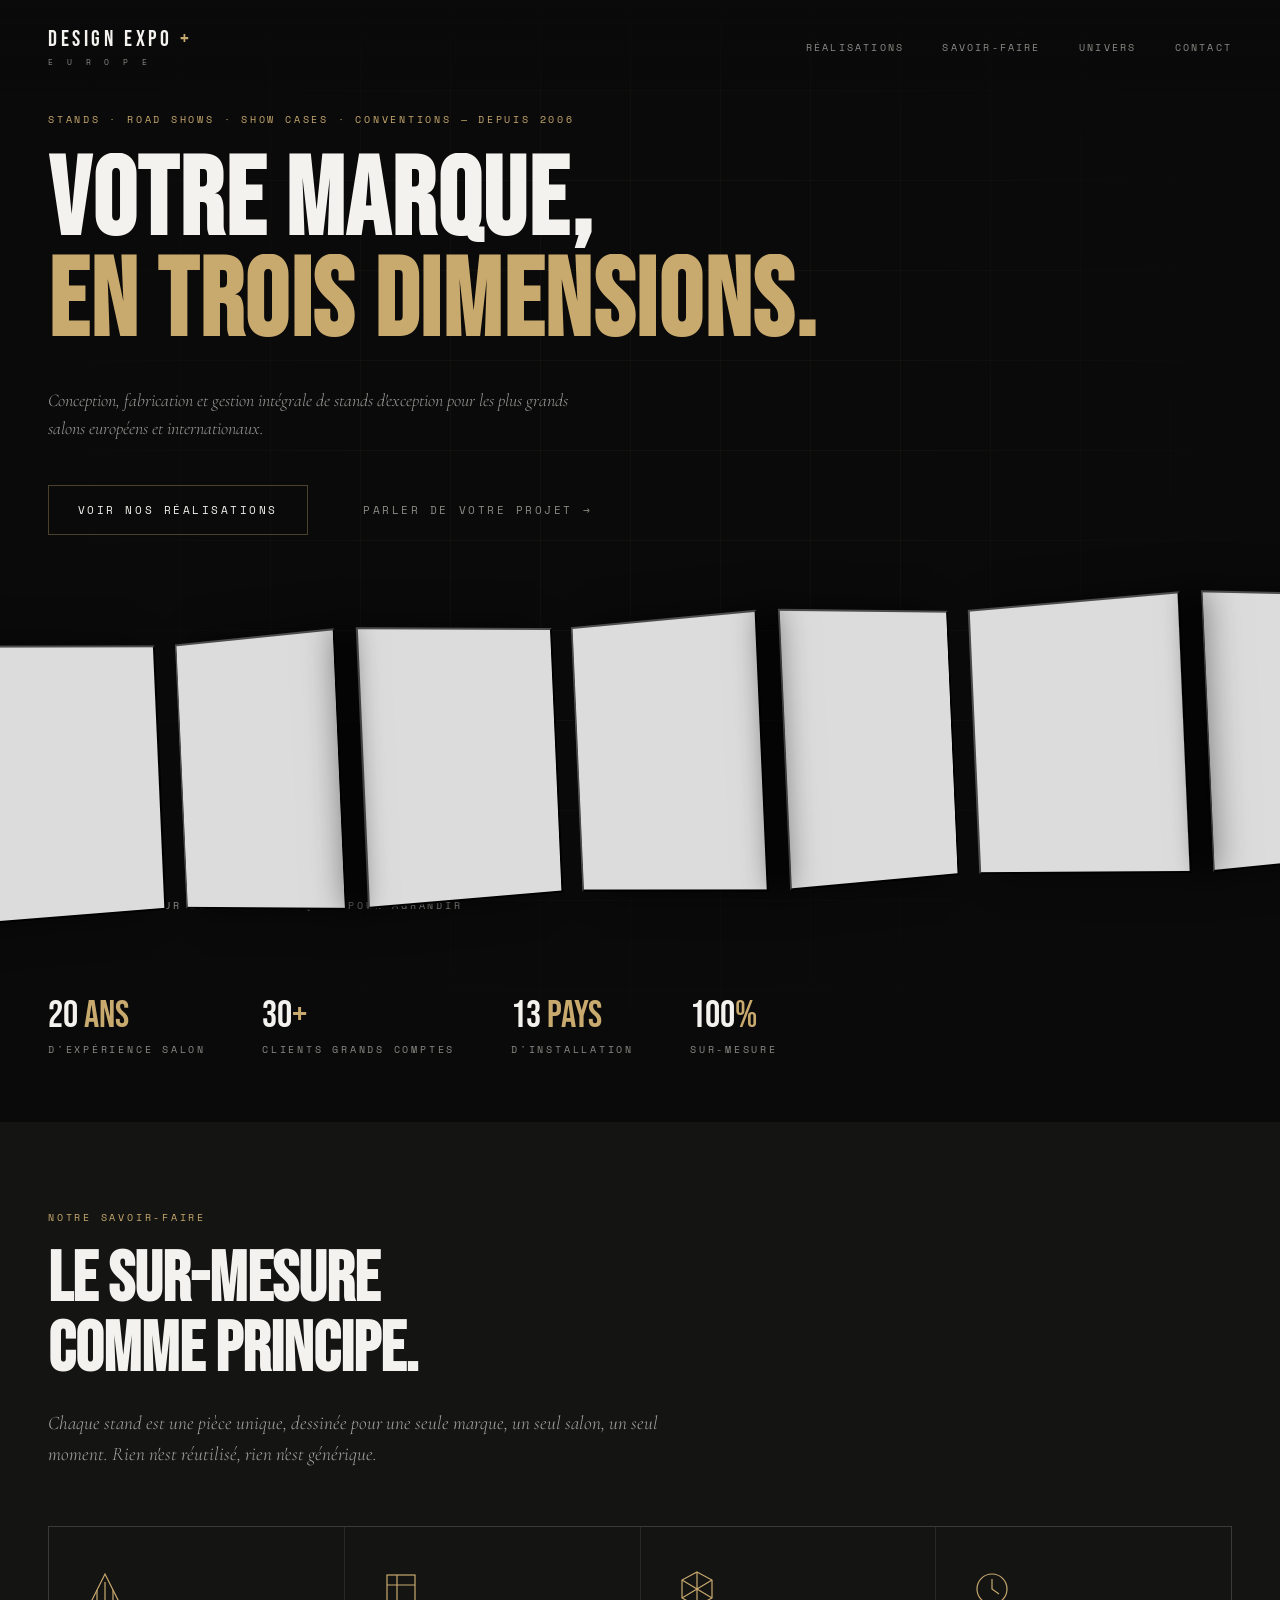
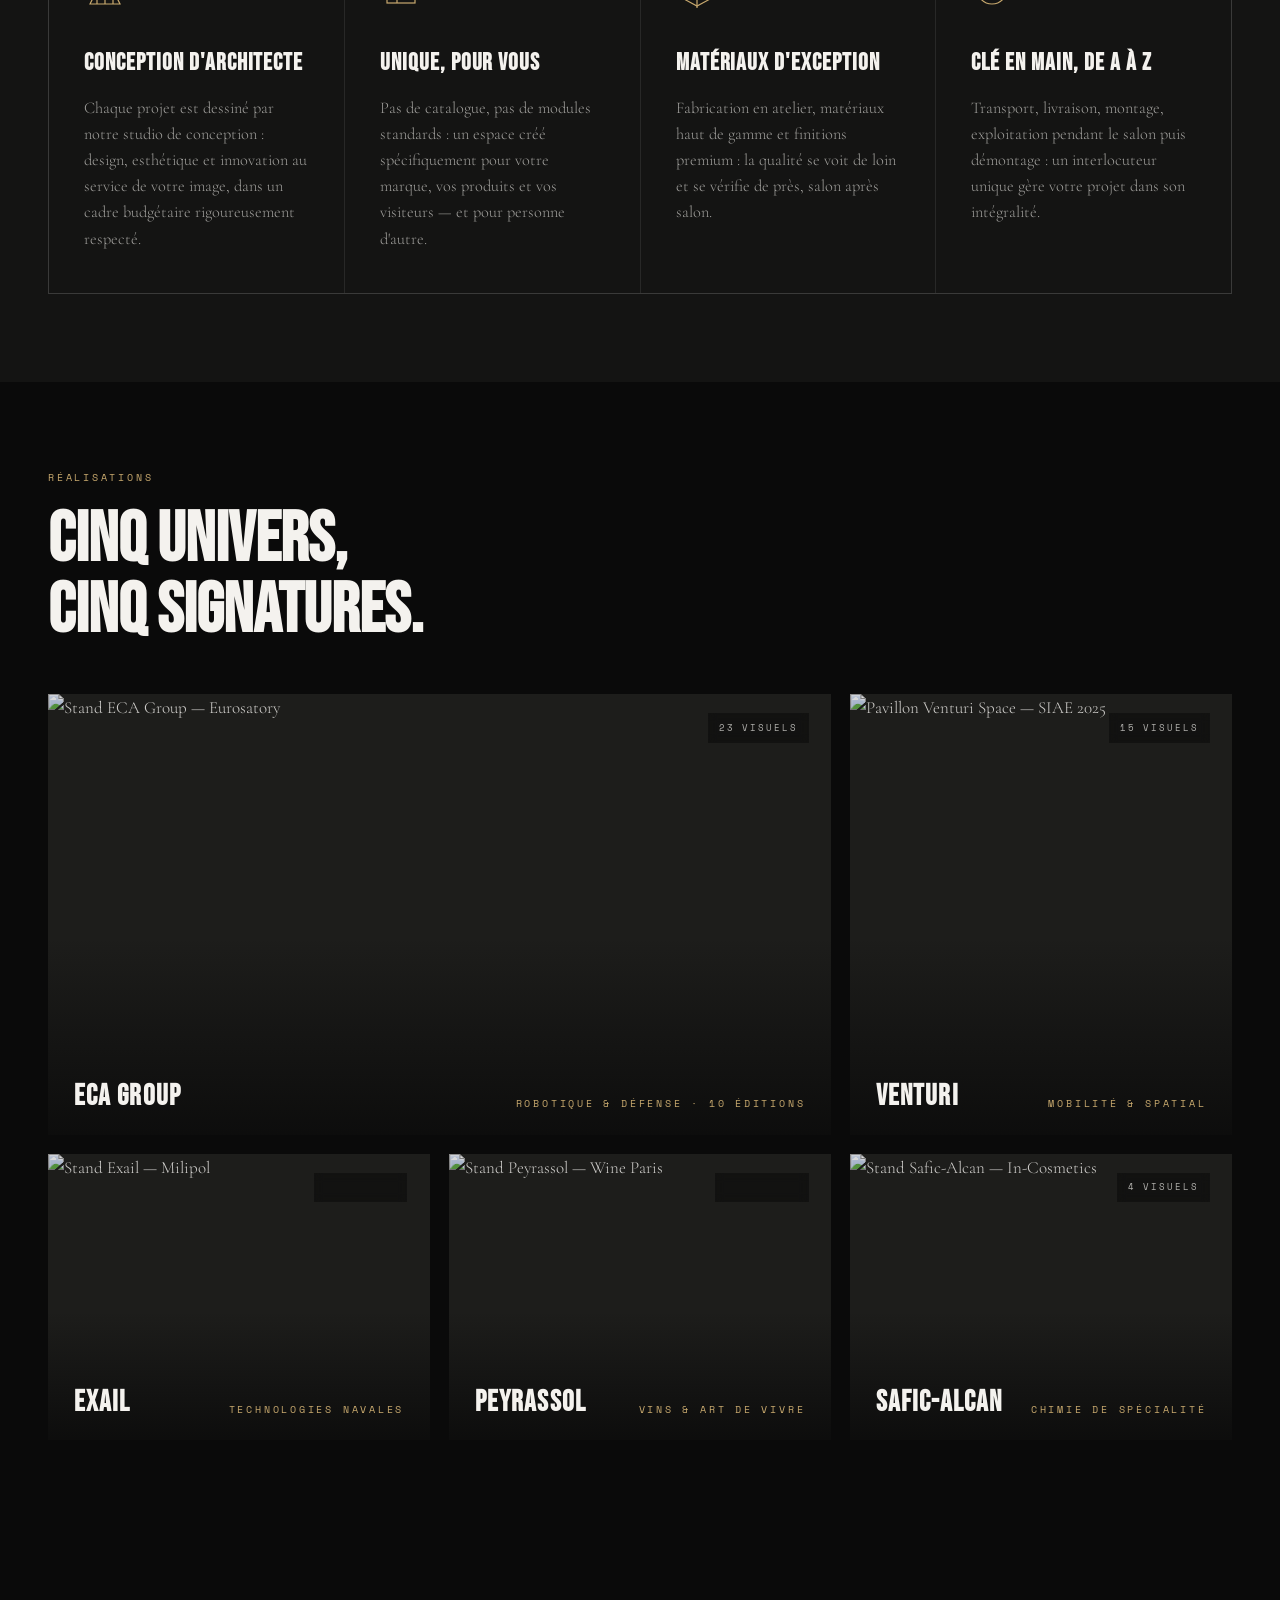
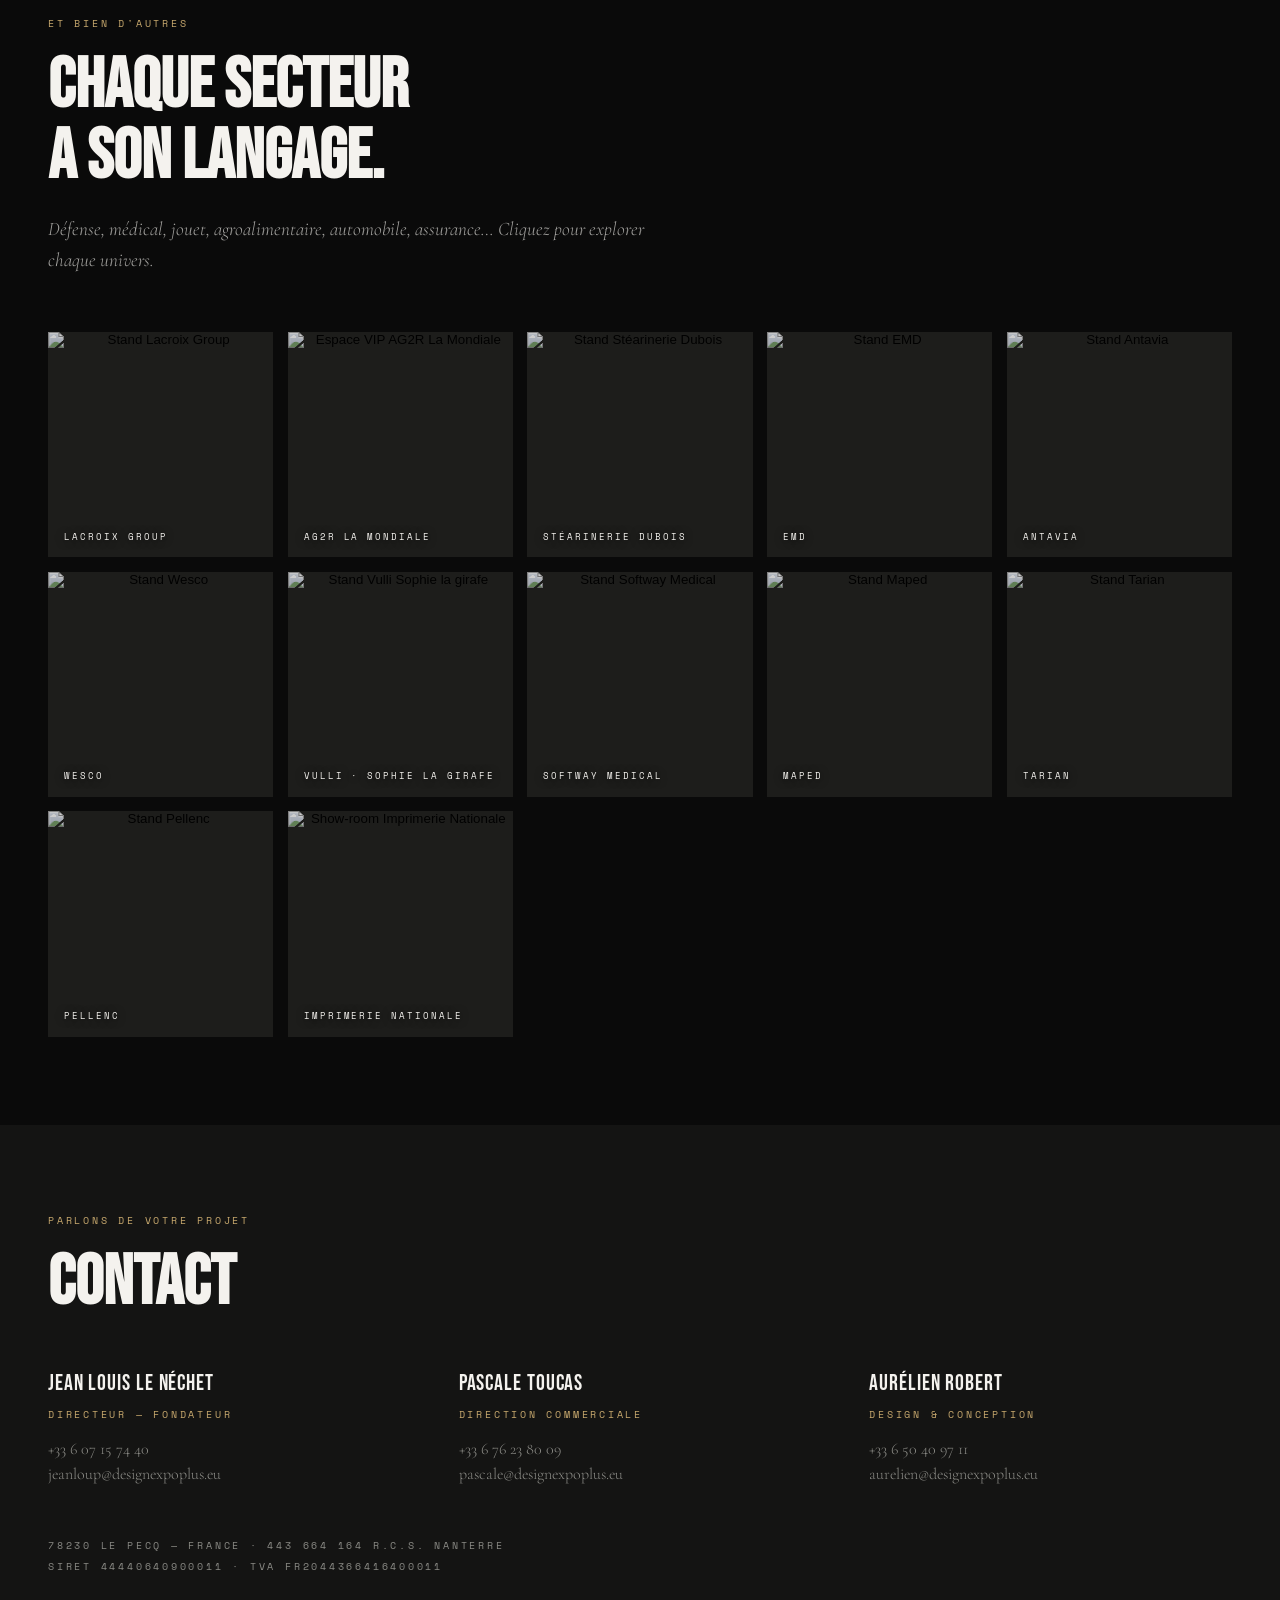
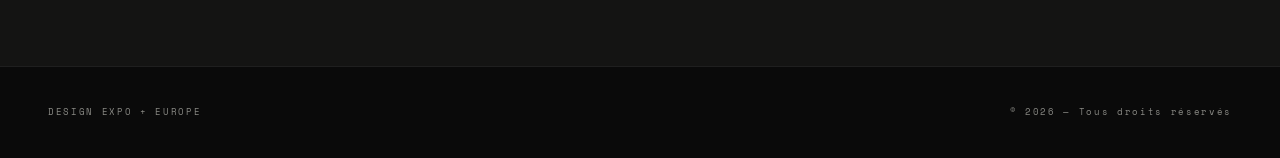
==== index.html @ 0ba17385 "Add files via upload" ====
<!DOCTYPE html>
<html lang="fr">
<head>
<meta charset="UTF-8">
<meta name="viewport" content="width=device-width, initial-scale=1.0">
<title>Design Expo+ Europe — Stands d'exception sur-mesure</title>
<link rel="preconnect" href="https://fonts.googleapis.com">
<link href="https://fonts.googleapis.com/css2?family=Bebas+Neue&family=Cormorant+Garamond:ital,wght@0,300;0,400;1,300&family=Space+Mono:wght@400;700&display=swap" rel="stylesheet">
<link rel="stylesheet" href="assets/style.css">
</head>
<body>

<nav>
  <a class="nav-logo" href="index.html">DESIGN EXPO <span>+</span><small>E U R O P E</small></a>
  <ul class="nav-links">
    <li><a href="#realisations">Réalisations</a></li>
    <li><a href="#savoir-faire">Savoir-faire</a></li>
    <li><a href="#univers">Univers</a></li>
    <li><a href="#contact">Contact</a></li>
  </ul>
</nav>

<!-- ============ HERO ============ -->
<header class="hero">
  <div class="hero-grid"></div>

  <p class="hero-eyebrow mono">Stands · Road shows · Show cases · Conventions — depuis 2006</p>

  <h1 class="hero-title">
    <span class="line"><span>Votre marque,</span></span>
    <span class="line"><span>en trois dimensions.</span></span>
  </h1>

  <p class="hero-sub">Conception, fabrication et gestion intégrale de stands d'exception
  pour les plus grands salons européens et internationaux.</p>

  <div class="hero-cta-row">
    <a class="btn" href="#realisations">Voir nos réalisations</a>
    <a class="btn btn-ghost" href="#contact">Parler de votre projet →</a>
  </div>

  <!-- signature : l'accordéon photo de la plaquette, déplié en 3D -->
  <div class="accordion-zone" aria-label="Sélection de réalisations">
    <div class="accordion">
      <button class="fold" style="background-image:url('img/p02_venturi-space_02.jpeg')" data-label="Venturi Space · SIAE 2025" data-lb-group="acc" data-full="img/p02_venturi-space_02.jpeg" data-caption="Venturi Space — SIAE 2025, Paris Le Bourget"></button>
      <button class="fold" style="background-image:url('img/p04_peyrassol_02.jpeg')" data-label="Peyrassol · Wine Paris" data-lb-group="acc" data-full="img/p04_peyrassol_02.jpeg" data-caption="Peyrassol / Vignobles Austruy — Wine Paris"></button>
      <button class="fold" style="background-image:url('img/p06_exail_05.jpeg')" data-label="Exail · Milipol 2023" data-lb-group="acc" data-full="img/p06_exail_05.jpeg" data-caption="Exail — Milipol 2023, Paris"></button>
      <button class="fold" style="background-image:url('img/p08_eca-group_03.jpeg')" data-label="ECA Group · Eurosatory" data-lb-group="acc" data-full="img/p08_eca-group_03.jpeg" data-caption="ECA Group — Eurosatory 2016, Paris Nord Villepinte"></button>
      <button class="fold" style="background-image:url('img/p23_venturi_06.jpeg')" data-label="Venturi · Mondial Auto" data-lb-group="acc" data-full="img/p23_venturi_06.jpeg" data-caption="Venturi — Mondial de l'Automobile 2014, Paris"></button>
      <button class="fold" style="background-image:url('img/p21_antavia_02.jpeg')" data-label="Antavia · SIAE 2017" data-lb-group="acc" data-full="img/p21_antavia_02.jpeg" data-caption="Antavia Ametek MRO — SIAE 2017, Paris Le Bourget"></button>
      <button class="fold" style="background-image:url('img/p22_emd_01.jpeg')" data-label="EMD · Eurosatory" data-lb-group="acc" data-full="img/p22_emd_01.jpeg" data-caption="EMD — Eurosatory, Paris Nord Villepinte"></button>
      <button class="fold" style="background-image:url('img/p15_ag2r-la-mondiale_05.jpeg')" data-label="AG2R · La Transat" data-lb-group="acc" data-full="img/p15_ag2r-la-mondiale_05.jpeg" data-caption="AG2R La Mondiale — La Transat, Concarneau"></button>
      <button class="fold" style="background-image:url('img/p03_safic-alcan_02.jpeg')" data-label="Safic-Alcan · In-Cosmetics" data-lb-group="acc" data-full="img/p03_safic-alcan_02.jpeg" data-caption="Safic-Alcan — In-Cosmetics"></button>
      <button class="fold" style="background-image:url('img/p20_wesco_02.jpeg')" data-label="Wesco · Spielwarenmesse" data-lb-group="acc" data-full="img/p20_wesco_02.jpeg" data-caption="Wesco — Spielwarenmesse, Nuremberg"></button>
    </div>
    <p class="accordion-hint mono">↳ Survolez pour déplier · cliquez pour agrandir</p>
  </div>

  <div class="hero-stats">
    <div class="stat"><div class="num"><span data-count="20">0</span><em>&nbsp;ans</em></div><div class="lbl mono">d'expérience salon</div></div>
    <div class="stat"><div class="num"><span data-count="30">0</span><em>+</em></div><div class="lbl mono">clients grands comptes</div></div>
    <div class="stat"><div class="num"><span data-count="13">0</span><em>&nbsp;pays</em></div><div class="lbl mono">d'installation</div></div>
    <div class="stat"><div class="num">100<em>%</em></div><div class="lbl mono">sur-mesure</div></div>
  </div>
</header>

<!-- ============ SAVOIR-FAIRE ============ -->
<section id="savoir-faire">
  <p class="section-label mono reveal">Notre savoir-faire</p>
  <h2 class="section-title reveal">Le sur-mesure<br>comme principe.</h2>
  <p class="section-intro reveal">Chaque stand est une pièce unique, dessinée pour une seule marque,
  un seul salon, un seul moment. Rien n'est réutilisé, rien n'est générique.</p>

  <div class="pillars">
    <div class="pillar reveal">
      <svg class="glyph" viewBox="0 0 42 42" fill="none" stroke="currentColor" stroke-width="1.2"><path d="M6 36 21 6l15 30H6z"/><path d="M13 36V22m8 14V14m8 22V22"/></svg>
      <h3>Conception d'architecte</h3>
      <p>Chaque projet est dessiné par notre studio de conception : design, esthétique et innovation
      au service de votre image, dans un cadre budgétaire rigoureusement respecté.</p>
    </div>
    <div class="pillar reveal">
      <svg class="glyph" viewBox="0 0 42 42" fill="none" stroke="currentColor" stroke-width="1.2"><rect x="7" y="7" width="28" height="28"/><path d="M7 17h28M17 7v28"/></svg>
      <h3>Unique, pour vous</h3>
      <p>Pas de catalogue, pas de modules standards : un espace créé spécifiquement
      pour votre marque, vos produits et vos visiteurs — et pour personne d'autre.</p>
    </div>
    <div class="pillar reveal">
      <svg class="glyph" viewBox="0 0 42 42" fill="none" stroke="currentColor" stroke-width="1.2"><path d="M21 4l15 8v18l-15 8-15-8V12l15-8z"/><path d="M21 4v36M6 12l30 18M36 12L6 30"/></svg>
      <h3>Matériaux d'exception</h3>
      <p>Fabrication en atelier, matériaux haut de gamme et finitions premium :
      la qualité se voit de loin et se vérifie de près, salon après salon.</p>
    </div>
    <div class="pillar reveal">
      <svg class="glyph" viewBox="0 0 42 42" fill="none" stroke="currentColor" stroke-width="1.2"><circle cx="21" cy="21" r="15"/><path d="M21 11v10l7 5"/></svg>
      <h3>Clé en main, de A à Z</h3>
      <p>Transport, livraison, montage, exploitation pendant le salon puis démontage :
      un interlocuteur unique gère votre projet dans son intégralité.</p>
    </div>
  </div>
</section>

<!-- ============ RÉALISATIONS PRINCIPALES ============ -->
<section id="realisations">
  <p class="section-label mono reveal">Réalisations</p>
  <h2 class="section-title reveal">Cinq univers,<br>cinq signatures.</h2>

  <div class="main-galleries">
    <a class="gallery-card reveal" href="clients/eca-group.html">
      <img src="img/p08_eca-group_03.jpeg" alt="Stand ECA Group — Eurosatory" loading="lazy">
      <div class="veil"></div><span class="count mono">23 visuels</span>
      <div class="meta"><h3>ECA Group</h3><span class="tag mono">Robotique &amp; défense · 10 éditions</span></div>
    </a>
    <a class="gallery-card reveal" href="clients/venturi.html">
      <img src="img/p02_venturi-space_02.jpeg" alt="Pavillon Venturi Space — SIAE 2025" loading="lazy">
      <div class="veil"></div><span class="count mono">15 visuels</span>
      <div class="meta"><h3>Venturi</h3><span class="tag mono">Mobilité &amp; spatial</span></div>
    </a>
    <a class="gallery-card reveal" href="clients/exail.html">
      <img src="img/p06_exail_05.jpeg" alt="Stand Exail — Milipol" loading="lazy">
      <div class="veil"></div><span class="count mono">6 visuels</span>
      <div class="meta"><h3>Exail</h3><span class="tag mono">Technologies navales</span></div>
    </a>
    <a class="gallery-card reveal" href="clients/peyrassol.html">
      <img src="img/p04_peyrassol_02.jpeg" alt="Stand Peyrassol — Wine Paris" loading="lazy">
      <div class="veil"></div><span class="count mono">5 visuels</span>
      <div class="meta"><h3>Peyrassol</h3><span class="tag mono">Vins &amp; art de vivre</span></div>
    </a>
    <a class="gallery-card reveal" href="clients/safic-alcan.html">
      <img src="img/p03_safic-alcan_02.jpeg" alt="Stand Safic-Alcan — In-Cosmetics" loading="lazy">
      <div class="veil"></div><span class="count mono">4 visuels</span>
      <div class="meta"><h3>Safic-Alcan</h3><span class="tag mono">Chimie de spécialité</span></div>
    </a>
  </div>
</section>

<!-- ============ AUTRES UNIVERS ============ -->
<section id="univers">
  <p class="section-label mono reveal">Et bien d'autres</p>
  <h2 class="section-title reveal">Chaque secteur<br>a son langage.</h2>
  <p class="section-intro reveal">Défense, médical, jouet, agroalimentaire, automobile, assurance…
  Cliquez pour explorer chaque univers.</p>

  <div class="mosaic">
    <button class="tile reveal" data-lb-group="lacroix" data-full="img/p11_lacroix_07.jpeg" data-caption="Lacroix Group — SIAE 2019, Paris Le Bourget"><img src="img/p11_lacroix_07.jpeg" alt="Stand Lacroix Group" loading="lazy"><span class="name">Lacroix Group</span></button>
    <button class="tile reveal" data-lb-group="ag2r" data-full="img/p15_ag2r-la-mondiale_05.jpeg" data-caption="AG2R La Mondiale — La Transat, Concarneau"><img src="img/p15_ag2r-la-mondiale_05.jpeg" alt="Espace VIP AG2R La Mondiale" loading="lazy"><span class="name">AG2R La Mondiale</span></button>
    <button class="tile reveal" data-lb-group="dubois" data-full="img/p07_stearinerie-dubois_04.jpeg" data-caption="Stéarinerie Dubois — CPhI Worldwide"><img src="img/p07_stearinerie-dubois_04.jpeg" alt="Stand Stéarinerie Dubois" loading="lazy"><span class="name">Stéarinerie Dubois</span></button>
    <button class="tile reveal" data-lb-group="emd" data-full="img/p22_emd_01.jpeg" data-caption="EMD — Eurosatory, Paris Nord Villepinte"><img src="img/p22_emd_01.jpeg" alt="Stand EMD" loading="lazy"><span class="name">EMD</span></button>
    <button class="tile reveal" data-lb-group="antavia" data-full="img/p21_antavia_02.jpeg" data-caption="Antavia Ametek MRO — SIAE 2017"><img src="img/p21_antavia_02.jpeg" alt="Stand Antavia" loading="lazy"><span class="name">Antavia</span></button>
    <button class="tile reveal" data-lb-group="wesco" data-full="img/p20_wesco_02.jpeg" data-caption="Wesco — Spielwarenmesse, Nuremberg"><img src="img/p20_wesco_02.jpeg" alt="Stand Wesco" loading="lazy"><span class="name">Wesco</span></button>
    <button class="tile reveal" data-lb-group="vulli" data-full="img/p18_vulli-sophie-la-girafe_01.jpeg" data-caption="Vulli · Sophie la girafe — Spielwarenmesse 2018"><img src="img/p18_vulli-sophie-la-girafe_01.jpeg" alt="Stand Vulli Sophie la girafe" loading="lazy"><span class="name">Vulli · Sophie la girafe</span></button>
    <button class="tile reveal" data-lb-group="softway" data-full="img/p17_softway_03.jpeg" data-caption="Softway Medical — HIT, Paris"><img src="img/p17_softway_03.jpeg" alt="Stand Softway Medical" loading="lazy"><span class="name">Softway Medical</span></button>
    <button class="tile reveal" data-lb-group="maped" data-full="img/p16_maped_01.jpeg" data-caption="Maped — Spielwarenmesse 2018, Nuremberg"><img src="img/p16_maped_01.jpeg" alt="Stand Maped" loading="lazy"><span class="name">Maped</span></button>
    <button class="tile reveal" data-lb-group="tarian" data-full="img/p25_tarian_01.jpeg" data-caption="Tarian — Silmo, Paris Nord Villepinte"><img src="img/p25_tarian_01.jpeg" alt="Stand Tarian" loading="lazy"><span class="name">Tarian</span></button>
    <button class="tile reveal" data-lb-group="pellenc" data-full="img/p26_pellenc_02.jpeg" data-caption="Pellenc — Intervitis / Vinitech"><img src="img/p26_pellenc_02.jpeg" alt="Stand Pellenc" loading="lazy"><span class="name">Pellenc</span></button>
    <button class="tile reveal" data-lb-group="impnat" data-full="img/p14_imprimerie-nationale_02.jpeg" data-caption="Groupe Imprimerie Nationale — Show-room, Vélizy"><img src="img/p14_imprimerie-nationale_02.jpeg" alt="Show-room Imprimerie Nationale" loading="lazy"><span class="name">Imprimerie Nationale</span></button>
  </div>

  <!-- visuels supplémentaires des sous-galeries (lightbox uniquement) -->
  <div hidden>
    <button data-lb-group="lacroix" data-full="img/p10_lacroix_01.jpeg" data-caption="Lacroix Group — Eurosatory 2020"></button>
    <button data-lb-group="lacroix" data-full="img/p11_lacroix_06.jpeg" data-caption="Lacroix Group — Milipol 2019"></button>
    <button data-lb-group="ag2r" data-full="img/p15_ag2r-la-mondiale_02.jpeg" data-caption="AG2R La Mondiale — espace VIP"></button>
    <button data-lb-group="ag2r" data-full="img/p15_ag2r-la-mondiale_04.jpeg" data-caption="AG2R La Mondiale — La Transat"></button>
    <button data-lb-group="dubois" data-full="img/p07_stearinerie-dubois_02.jpeg" data-caption="Stéarinerie Dubois — CPhI"></button>
    <button data-lb-group="emd" data-full="img/p22_emd_05.jpeg" data-caption="EMD — Eurosatory"></button>
    <button data-lb-group="antavia" data-full="img/p21_antavia_01.jpeg" data-caption="Antavia — SIAE 2017"></button>
    <button data-lb-group="wesco" data-full="img/p20_wesco_03.jpeg" data-caption="Wesco — Spielwarenmesse"></button>
    <button data-lb-group="vulli" data-full="img/p18_vulli-sophie-la-girafe_03.jpeg" data-caption="Vulli — Kind + Jugend 2016, Cologne"></button>
    <button data-lb-group="softway" data-full="img/p17_softway_02.jpeg" data-caption="Softway Medical — JFR"></button>
    <button data-lb-group="maped" data-full="img/p16_maped_02.jpeg" data-caption="Maped — Spielwarenmesse"></button>
    <button data-lb-group="tarian" data-full="img/p25_tarian_02.jpeg" data-caption="Tarian — Silmo"></button>
    <button data-lb-group="pellenc" data-full="img/p26_pellenc_03.jpeg" data-caption="Pellenc — Vinitech 2012, Bordeaux"></button>
    <button data-lb-group="impnat" data-full="img/p14_imprimerie-nationale_01.jpeg" data-caption="Imprimerie Nationale — Show-room"></button>
  </div>
</section>

<!-- ============ CONTACT ============ -->
<section id="contact">
  <p class="section-label mono reveal">Parlons de votre projet</p>
  <h2 class="section-title reveal">Contact</h2>
  <div class="contact-grid">
    <div class="contact-person reveal">
      <div class="who">Jean Louis Le Néchet</div>
      <div class="role mono">Directeur — Fondateur</div>
      <a href="tel:+33607157440">+33 6 07 15 74 40</a>
      <a href="mailto:jeanloup@designexpoplus.eu">jeanloup@designexpoplus.eu</a>
    </div>
    <div class="contact-person reveal">
      <div class="who">Pascale Toucas</div>
      <div class="role mono">Direction commerciale</div>
      <a href="tel:+33676238009">+33 6 76 23 80 09</a>
      <a href="mailto:pascale@designexpoplus.eu">pascale@designexpoplus.eu</a>
    </div>
    <div class="contact-person reveal">
      <div class="who">Aurélien Robert</div>
      <div class="role mono">Design &amp; conception</div>
      <a href="tel:+33650409711">+33 6 50 40 97 11</a>
      <a href="mailto:aurelien@designexpoplus.eu">aurelien@designexpoplus.eu</a>
    </div>
  </div>
  <div class="legal mono reveal">
    78230 Le Pecq — France · 443 664 164 R.C.S. Nanterre<br>
    Siret 44440640900011 · TVA FR2044366416400011
  </div>
</section>

<footer>
  <span>DESIGN EXPO + EUROPE</span>
  <span>© 2026 — Tous droits réservés</span>
</footer>

<!-- LIGHTBOX -->
<div class="lightbox" role="dialog" aria-modal="true" aria-label="Visionneuse d'images">
  <button class="lb-close" aria-label="Fermer">✕ Fermer</button>
  <button class="lb-prev" aria-label="Précédent">←</button>
  <img src="" alt="">
  <p class="lb-caption mono"></p>
  <button class="lb-next" aria-label="Suivant">→</button>
</div>

<script src="assets/site.js"></script>
</body>
</html>
---- assets/style.css ----
/* DESIGN EXPO+ EUROPE — démo Holly · juin 2026 */
:root {
  --noir: #0a0a0a;
  --graphite: #141413;
  --carbone: #1d1d1b;
  --ivoire: #f4f2ee;
  --champagne: #c8a96e;
  --champagne-soft: rgba(200,169,110,.35);
  --brume: #8a8a85;
  --hairline: rgba(244,242,238,.09);
  --ease: cubic-bezier(.22,1,.36,1);
}

*, *::before, *::after { margin:0; padding:0; box-sizing:border-box; }
html { scroll-behavior:smooth; }
body {
  background: var(--noir);
  color: var(--ivoire);
  font-family: 'Cormorant Garamond', serif;
  font-weight: 300;
  font-size: 17px;
  line-height: 1.6;
  overflow-x: hidden;
}
img { display:block; max-width:100%; }
a { color:inherit; }
::selection { background: var(--champagne); color: var(--noir); }

.mono {
  font-family:'Space Mono', monospace;
  font-size:.62rem; letter-spacing:.28em; text-transform:uppercase;
}
.display { font-family:'Bebas Neue', sans-serif; letter-spacing:.02em; }

/* ---------- NAV ---------- */
nav {
  position:fixed; inset:0 0 auto 0; z-index:200;
  display:flex; align-items:center; justify-content:space-between;
  padding:1.4rem 3rem;
}
nav::before {
  content:''; position:absolute; inset:0;
  background:linear-gradient(to bottom, rgba(10,10,10,.92), transparent);
  pointer-events:none;
}
.nav-logo {
  font-family:'Bebas Neue',sans-serif; font-size:1.4rem; letter-spacing:.16em;
  text-decoration:none; position:relative; z-index:1;
}
.nav-logo span { color:var(--champagne); }
.nav-logo small {
  display:block; font-family:'Space Mono',monospace; font-size:.5rem;
  letter-spacing:.55em; color:var(--brume); margin-top:-2px;
}
.nav-links { display:flex; gap:2.4rem; list-style:none; position:relative; z-index:1; }
.nav-links a {
  font-family:'Space Mono',monospace; font-size:.62rem; letter-spacing:.22em;
  text-transform:uppercase; color:var(--brume); text-decoration:none;
  transition:color .3s;
}
.nav-links a:hover, .nav-links a:focus-visible { color:var(--champagne); }
@media (max-width:760px){ .nav-links{ display:none; } nav{ padding:1.2rem 1.4rem; } }

/* ---------- HERO ---------- */
.hero {
  position:relative; min-height:100vh;
  display:flex; flex-direction:column; justify-content:center;
  padding:7rem 3rem 4rem; overflow:hidden;
}
.hero-grid {
  position:absolute; inset:0; pointer-events:none;
  background-image:
    linear-gradient(to right, rgba(200,169,110,.045) 1px, transparent 1px),
    linear-gradient(to bottom, rgba(200,169,110,.045) 1px, transparent 1px);
  background-size:90px 90px;
  mask-image:radial-gradient(ellipse at 50% 40%, black 30%, transparent 75%);
}
.hero-eyebrow {
  color:var(--champagne); margin-bottom:1.6rem;
  opacity:0; animation:fadeUp .9s .15s var(--ease) forwards;
}
.hero-title {
  font-family:'Bebas Neue',sans-serif;
  font-size:clamp(3.4rem, 8.5vw, 8rem);
  line-height:.92; letter-spacing:.015em;
  max-width:1100px;
}
.hero-title .line { display:block; overflow:hidden; }
.hero-title .line > span {
  display:block; transform:translateY(110%);
  animation:riseIn 1s var(--ease) forwards;
}
.hero-title .line:nth-child(2) > span { animation-delay:.12s; color:var(--champagne); }
.hero-sub {
  font-size:clamp(1.05rem, 1.4vw, 1.3rem); font-style:italic;
  color:rgba(244,242,238,.62); max-width:520px; margin-top:2rem;
  opacity:0; animation:fadeUp .9s .65s var(--ease) forwards;
}
.hero-cta-row {
  display:flex; gap:1.6rem; align-items:center; margin-top:2.6rem;
  opacity:0; animation:fadeUp .9s .85s var(--ease) forwards;
}
.btn {
  display:inline-flex; align-items:center; gap:.8rem;
  font-family:'Space Mono',monospace; font-size:.66rem; letter-spacing:.24em;
  text-transform:uppercase; text-decoration:none;
  padding:1rem 1.8rem; border:1px solid var(--champagne-soft);
  color:var(--ivoire); position:relative; overflow:hidden; transition:color .35s;
}
.btn::before {
  content:''; position:absolute; inset:0; background:var(--champagne);
  transform:scaleX(0); transform-origin:left; transition:transform .45s var(--ease);
  z-index:-1;
}
.btn:hover::before, .btn:focus-visible::before { transform:scaleX(1); }
.btn:hover, .btn:focus-visible { color:var(--noir); }
.btn-ghost { border-color:transparent; color:var(--brume); }
.btn-ghost:hover { color:var(--noir); }

/* — accordéon photo (signature, repris de la plaquette) — */
.accordion-zone {
  position:relative; margin:3.2rem -3rem 0; padding:1rem 0 2rem;
  perspective:1400px;
  opacity:0; animation:fadeUp 1.1s 1s var(--ease) forwards;
}
.accordion {
  display:flex; gap:0; width:max-content; min-width:100%;
  transform:rotate(-2.5deg) translateX(-2%);
  transform-style:preserve-3d;
  transition:transform .4s ease-out;
}
.fold {
  flex:0 0 auto; width:clamp(150px, 16vw, 250px); aspect-ratio:3/4;
  background-size:cover; background-position:center;
  transform-style:preserve-3d; backface-visibility:hidden;
  position:relative; cursor:pointer;
  transition:transform .55s var(--ease), filter .55s var(--ease), box-shadow .55s var(--ease);
  filter:saturate(.85) brightness(.92);
}
.fold:nth-child(odd)  { transform:rotateY(26deg);  box-shadow:-18px 0 32px rgba(0,0,0,.55); }
.fold:nth-child(even) { transform:rotateY(-26deg); box-shadow:18px 0 32px rgba(0,0,0,.55); }
.fold::after {
  content:attr(data-label);
  position:absolute; left:.8rem; bottom:.8rem; right:.8rem;
  font-family:'Space Mono',monospace; font-size:.52rem; letter-spacing:.22em;
  text-transform:uppercase; color:var(--ivoire);
  opacity:0; transform:translateY(6px); transition:opacity .4s, transform .4s;
  text-shadow:0 1px 8px rgba(0,0,0,.9);
}
.fold:hover, .fold:focus-visible {
  transform:rotateY(0deg) scale(1.06); z-index:5;
  filter:saturate(1.05) brightness(1.02);
  box-shadow:0 24px 60px rgba(0,0,0,.7);
}
.fold:hover::after, .fold:focus-visible::after { opacity:1; transform:translateY(0); }
.accordion-hint {
  margin:1.4rem 3rem 0; color:var(--brume);
}
@media (max-width:760px){
  .hero{ padding:6.5rem 1.4rem 3rem; }
  .accordion-zone{ margin:3rem -1.4rem 0; overflow-x:auto; }
  .accordion-hint{ margin:1rem 1.4rem 0; }
}

/* — stats — */
.hero-stats {
  display:flex; flex-wrap:wrap; gap:3.5rem; margin-top:3.2rem;
  opacity:0; animation:fadeUp 1s 1.3s var(--ease) forwards;
}
.stat .num {
  font-family:'Bebas Neue',sans-serif; font-size:2.4rem; line-height:1;
  color:var(--ivoire);
}
.stat .num em { color:var(--champagne); font-style:normal; }
.stat .lbl { color:var(--brume); margin-top:.4rem; }

@keyframes fadeUp { from{opacity:0; transform:translateY(28px);} to{opacity:1; transform:translateY(0);} }
@keyframes riseIn { to{ transform:translateY(0);} }

/* ---------- SECTIONS ---------- */
section { padding:5.5rem 3rem; position:relative; }
@media (max-width:760px){ section{ padding:4.5rem 1.4rem; } }
.section-label { color:var(--champagne); margin-bottom:1.2rem; }
.section-title {
  font-family:'Bebas Neue',sans-serif;
  font-size:clamp(2.6rem, 5.5vw, 4.6rem); line-height:1; margin-bottom:3rem;
}
.section-intro {
  font-size:1.2rem; font-style:italic; color:rgba(244,242,238,.65);
  max-width:620px; margin:-1.6rem 0 3.5rem;
}

/* — savoir-faire — */
#savoir-faire { background:var(--graphite); }
.pillars { display:grid; grid-template-columns:repeat(auto-fit,minmax(250px,1fr)); gap:1px; background:var(--hairline); border:1px solid var(--hairline); }
.pillar {
  background:var(--graphite); padding:2.6rem 2.2rem;
  transition:background .4s;
  position:relative; overflow:hidden;
}
.pillar::before {
  content:''; position:absolute; top:0; left:0; width:100%; height:2px;
  background:var(--champagne); transform:scaleX(0); transform-origin:left;
  transition:transform .5s var(--ease);
}
.pillar:hover { background:var(--carbone); }
.pillar:hover::before { transform:scaleX(1); }
.pillar .glyph {
  width:42px; height:42px; margin-bottom:1.6rem; color:var(--champagne);
}
.pillar h3 {
  font-family:'Bebas Neue',sans-serif; font-size:1.5rem; letter-spacing:.04em;
  margin-bottom:.8rem;
}
.pillar p { color:rgba(244,242,238,.62); font-size:1.02rem; }

/* — réalisations principales — */
.main-galleries { display:grid; grid-template-columns:repeat(6,1fr); gap:1.2rem; }
.gallery-card {
  position:relative; overflow:hidden; text-decoration:none; display:block;
  aspect-ratio:4/3; background:var(--carbone);
}
.gallery-card:nth-child(1){ grid-column:span 4; aspect-ratio:16/9; }
.gallery-card:nth-child(2){ grid-column:span 2; aspect-ratio:auto; }
.gallery-card:nth-child(3){ grid-column:span 2; }
.gallery-card:nth-child(4){ grid-column:span 2; }
.gallery-card:nth-child(5){ grid-column:span 2; }
@media (max-width:900px){
  .main-galleries{ grid-template-columns:1fr 1fr; }
  .gallery-card, .gallery-card:nth-child(n){ grid-column:span 2; aspect-ratio:4/3; }
}
.gallery-card img {
  width:100%; height:100%; object-fit:cover;
  filter:saturate(.85) brightness(.85);
  transition:transform 1s var(--ease), filter .6s;
}
.gallery-card:hover img, .gallery-card:focus-visible img {
  transform:scale(1.05); filter:saturate(1.05) brightness(1);
}
.gallery-card .veil {
  position:absolute; inset:0;
  background:linear-gradient(to top, rgba(10,10,10,.85) 0%, transparent 45%);
}
.gallery-card .meta {
  position:absolute; left:1.6rem; right:1.6rem; bottom:1.4rem;
  display:flex; align-items:flex-end; justify-content:space-between; gap:1rem;
}
.gallery-card .meta h3 {
  font-family:'Bebas Neue',sans-serif; font-size:1.8rem; letter-spacing:.04em; line-height:1;
}
.gallery-card .meta .tag { color:var(--champagne); white-space:nowrap; }
.gallery-card .count {
  position:absolute; top:1.2rem; right:1.4rem;
  font-family:'Space Mono',monospace; font-size:.58rem; letter-spacing:.2em;
  color:rgba(244,242,238,.7); background:rgba(10,10,10,.55);
  padding:.45rem .7rem; backdrop-filter:blur(4px);
}

/* — mosaïque autres clients — */
.mosaic { display:grid; grid-template-columns:repeat(auto-fill,minmax(210px,1fr)); gap:.9rem; }
.tile {
  position:relative; aspect-ratio:1/1; overflow:hidden; cursor:pointer;
  background:var(--carbone); border:0; padding:0;
}
.tile img {
  width:100%; height:100%; object-fit:cover;
  filter:grayscale(.55) brightness(.8);
  transition:filter .5s, transform .9s var(--ease);
}
.tile:hover img, .tile:focus-visible img { filter:grayscale(0) brightness(1); transform:scale(1.06); }
.tile .name {
  position:absolute; left:1rem; bottom:.9rem;
  font-family:'Space Mono',monospace; font-size:.56rem; letter-spacing:.22em;
  text-transform:uppercase; color:var(--ivoire);
  text-shadow:0 1px 8px rgba(0,0,0,.9);
}

/* — contact — */
#contact { background:var(--graphite); }
.contact-grid { display:grid; grid-template-columns:repeat(auto-fit,minmax(240px,1fr)); gap:3rem; }
.contact-person .who { font-family:'Bebas Neue',sans-serif; font-size:1.4rem; letter-spacing:.04em; }
.contact-person .role { color:var(--champagne); margin:.3rem 0 .9rem; }
.contact-person a { display:block; color:var(--brume); text-decoration:none; font-size:1rem; transition:color .3s; }
.contact-person a:hover { color:var(--ivoire); }
.legal { margin-top:3rem; color:var(--brume); line-height:2.1; }

footer {
  padding:2.4rem 3rem; border-top:1px solid var(--hairline);
  display:flex; justify-content:space-between; align-items:center; flex-wrap:wrap; gap:1rem;
  color:var(--brume); font-family:'Space Mono',monospace; font-size:.58rem; letter-spacing:.18em;
}

/* ---------- PAGES CLIENT ---------- */
.client-hero {
  min-height:62vh; display:flex; flex-direction:column; justify-content:flex-end;
  padding:8rem 3rem 3.5rem; position:relative; overflow:hidden;
}
.client-hero .bg {
  position:absolute; inset:0; background-size:cover; background-position:center;
  filter:saturate(.8) brightness(.45);
  transform:scale(1.06);
}
.client-hero .bg::after { content:''; position:absolute; inset:0;
  background:linear-gradient(to top, var(--noir) 4%, transparent 70%); }
.client-hero h1 {
  font-family:'Bebas Neue',sans-serif; font-size:clamp(3rem,8vw,7.5rem);
  line-height:.95; position:relative;
}
.client-hero .events { position:relative; margin-top:1.4rem; display:flex; flex-wrap:wrap; gap:.6rem; }
.event-chip {
  font-family:'Space Mono',monospace; font-size:.56rem; letter-spacing:.18em;
  text-transform:uppercase; color:rgba(244,242,238,.8);
  border:1px solid var(--hairline); padding:.45rem .8rem;
  background:rgba(10,10,10,.45); backdrop-filter:blur(4px);
}
.back-link {
  position:relative; color:var(--champagne); text-decoration:none; margin-bottom:1.6rem;
  display:inline-flex; gap:.6rem; align-items:center;
}
.masonry { columns:3 320px; column-gap:1rem; padding:3rem; }
.masonry button.shot { display:block; width:100%; border:0; padding:0; background:none; cursor:pointer; margin-bottom:1rem; }
.masonry img {
  width:100%; filter:saturate(.9);
  transition:filter .4s, transform .4s;
}
.masonry button.shot:hover img { filter:saturate(1.1) brightness(1.05); }
@media (max-width:760px){ .masonry{ padding:2rem 1.4rem; } .client-hero{ padding:7rem 1.4rem 2.5rem; } }
.client-nav {
  display:flex; justify-content:space-between; padding:0 3rem 4rem; gap:1rem;
}
.client-nav a {
  font-family:'Bebas Neue',sans-serif; font-size:1.5rem; letter-spacing:.04em;
  color:var(--brume); text-decoration:none; transition:color .3s;
}
.client-nav a:hover { color:var(--champagne); }

/* ---------- LIGHTBOX ---------- */
.lightbox {
  position:fixed; inset:0; z-index:500; background:rgba(8,8,8,.96);
  display:none; align-items:center; justify-content:center; flex-direction:column;
  padding:3rem;
}
.lightbox.open { display:flex; }
.lightbox img { max-width:92vw; max-height:80vh; box-shadow:0 30px 90px rgba(0,0,0,.8); }
.lightbox .lb-caption { margin-top:1.2rem; color:var(--brume); }
.lightbox .lb-close, .lightbox .lb-prev, .lightbox .lb-next {
  position:absolute; background:none; border:1px solid var(--hairline);
  color:var(--ivoire); font-family:'Space Mono',monospace; font-size:.7rem;
  letter-spacing:.2em; padding:.8rem 1.1rem; cursor:pointer; transition:border-color .3s,color .3s;
}
.lightbox button:hover { border-color:var(--champagne); color:var(--champagne); }
.lb-close{ top:1.5rem; right:1.5rem; }
.lb-prev{ left:1.5rem; top:50%; transform:translateY(-50%); }
.lb-next{ right:1.5rem; top:50%; transform:translateY(-50%); }

/* ---------- reveals ---------- */
.reveal { opacity:0; transform:translateY(34px); transition:opacity .9s var(--ease), transform .9s var(--ease); }
.reveal.visible { opacity:1; transform:translateY(0); }

:focus-visible { outline:2px solid var(--champagne); outline-offset:3px; }

@media (prefers-reduced-motion: reduce) {
  *, *::before, *::after { animation-duration:.001s !important; transition-duration:.001s !important; }
  .hero-title .line > span { transform:none; }
  .hero-eyebrow,.hero-sub,.hero-cta-row,.accordion-zone,.hero-stats { opacity:1; }
  .reveal { opacity:1; transform:none; }
}
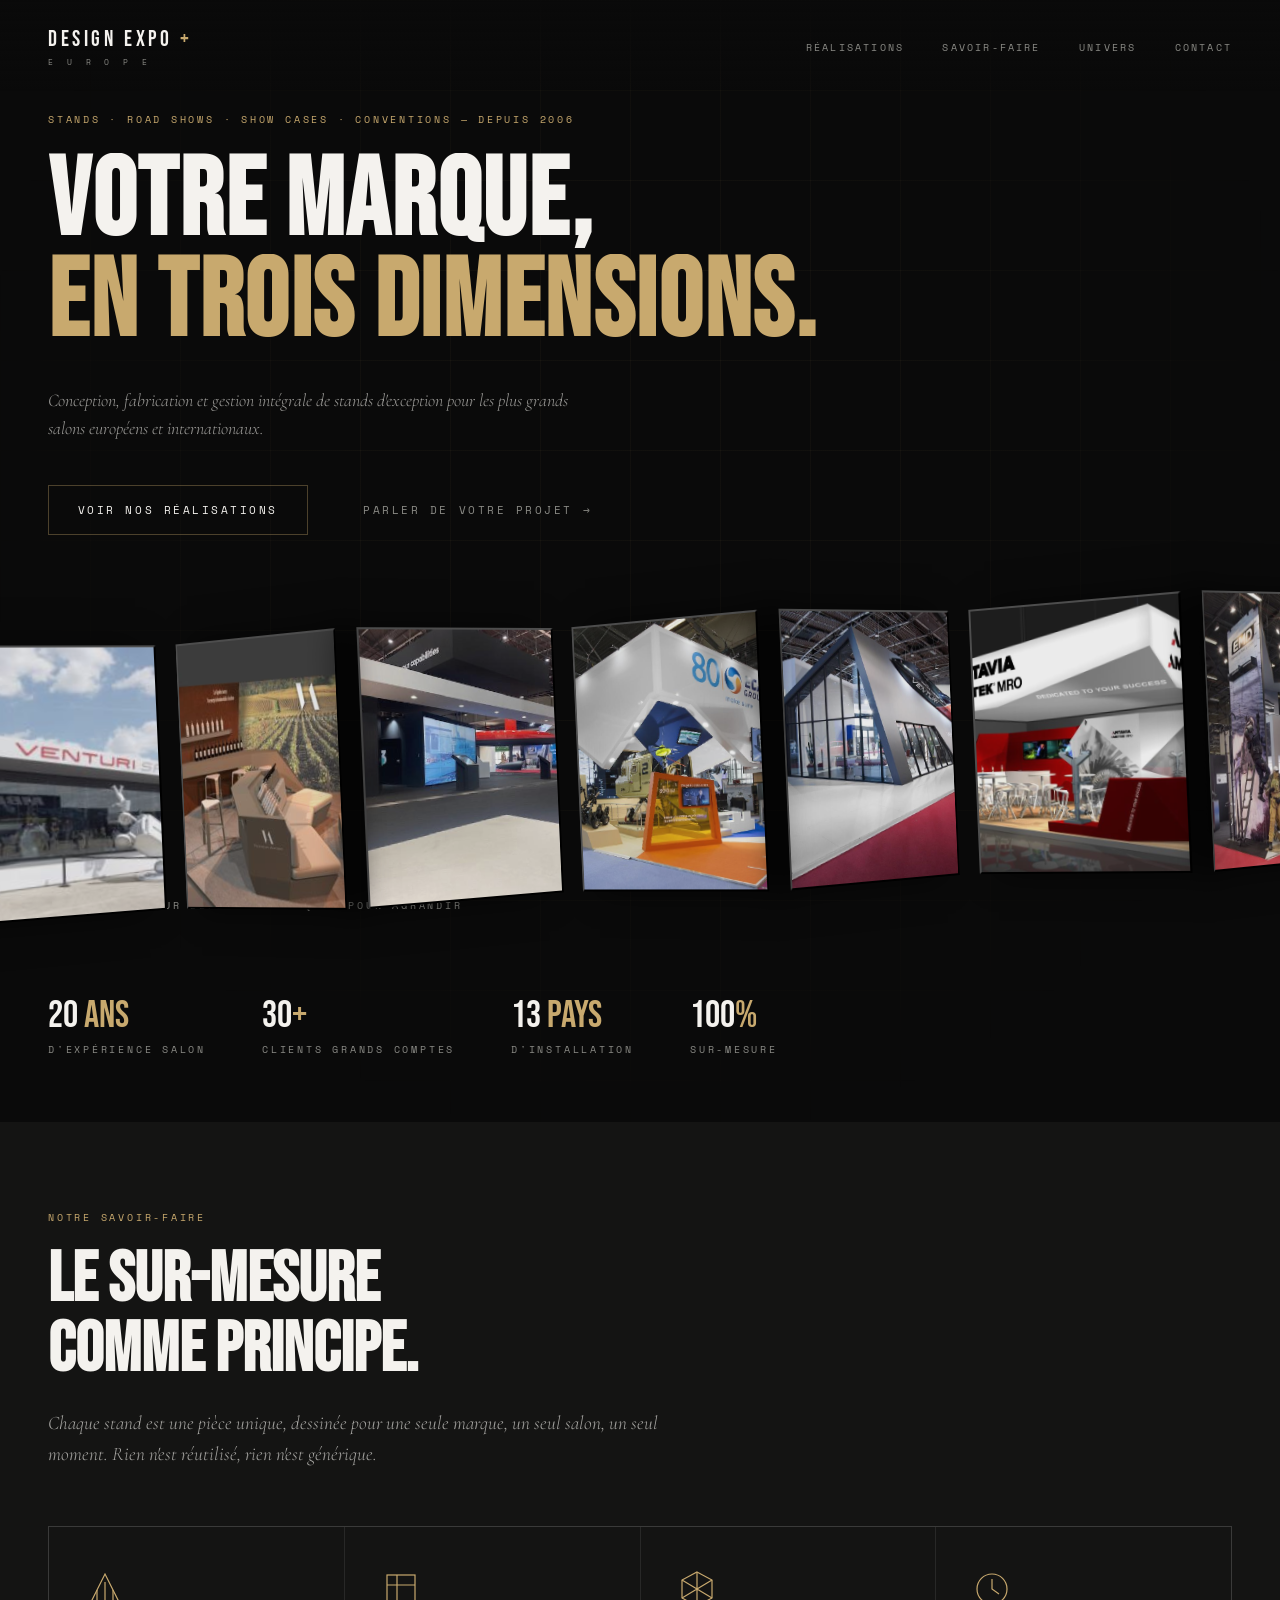
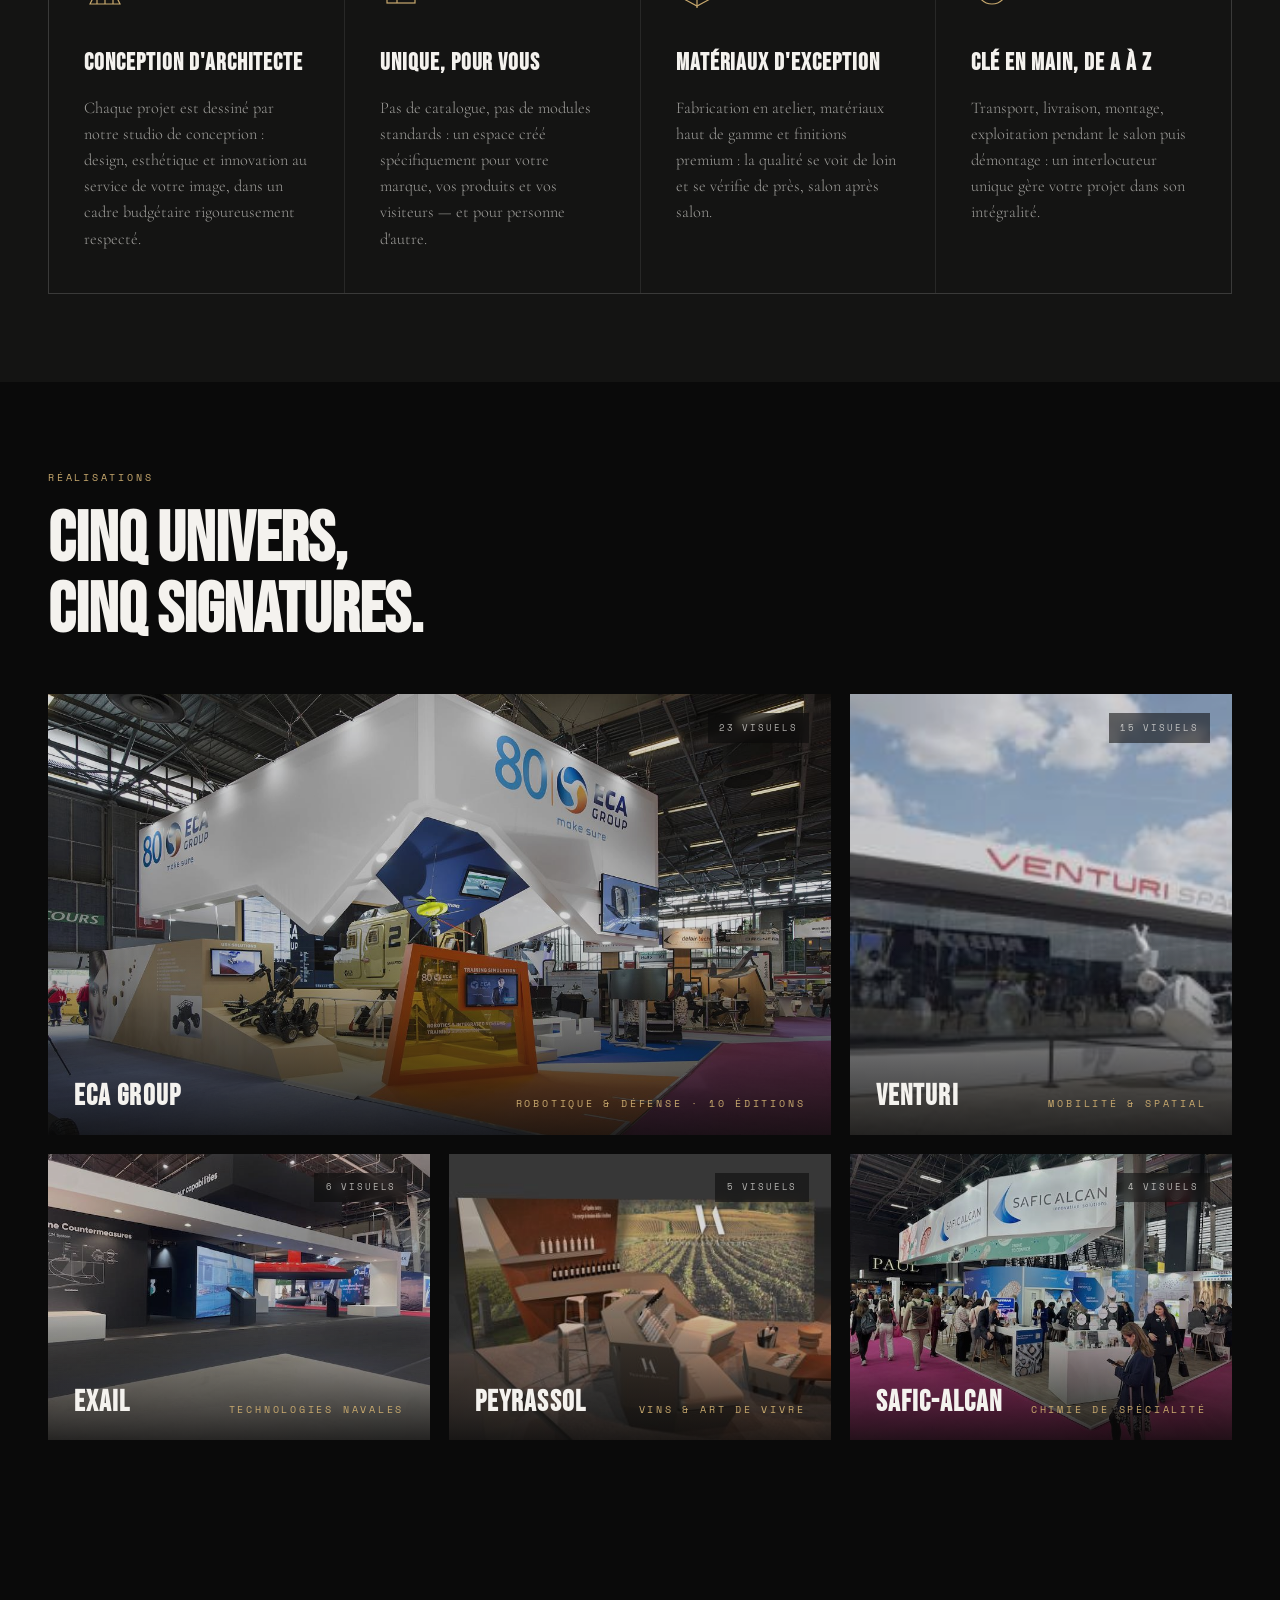
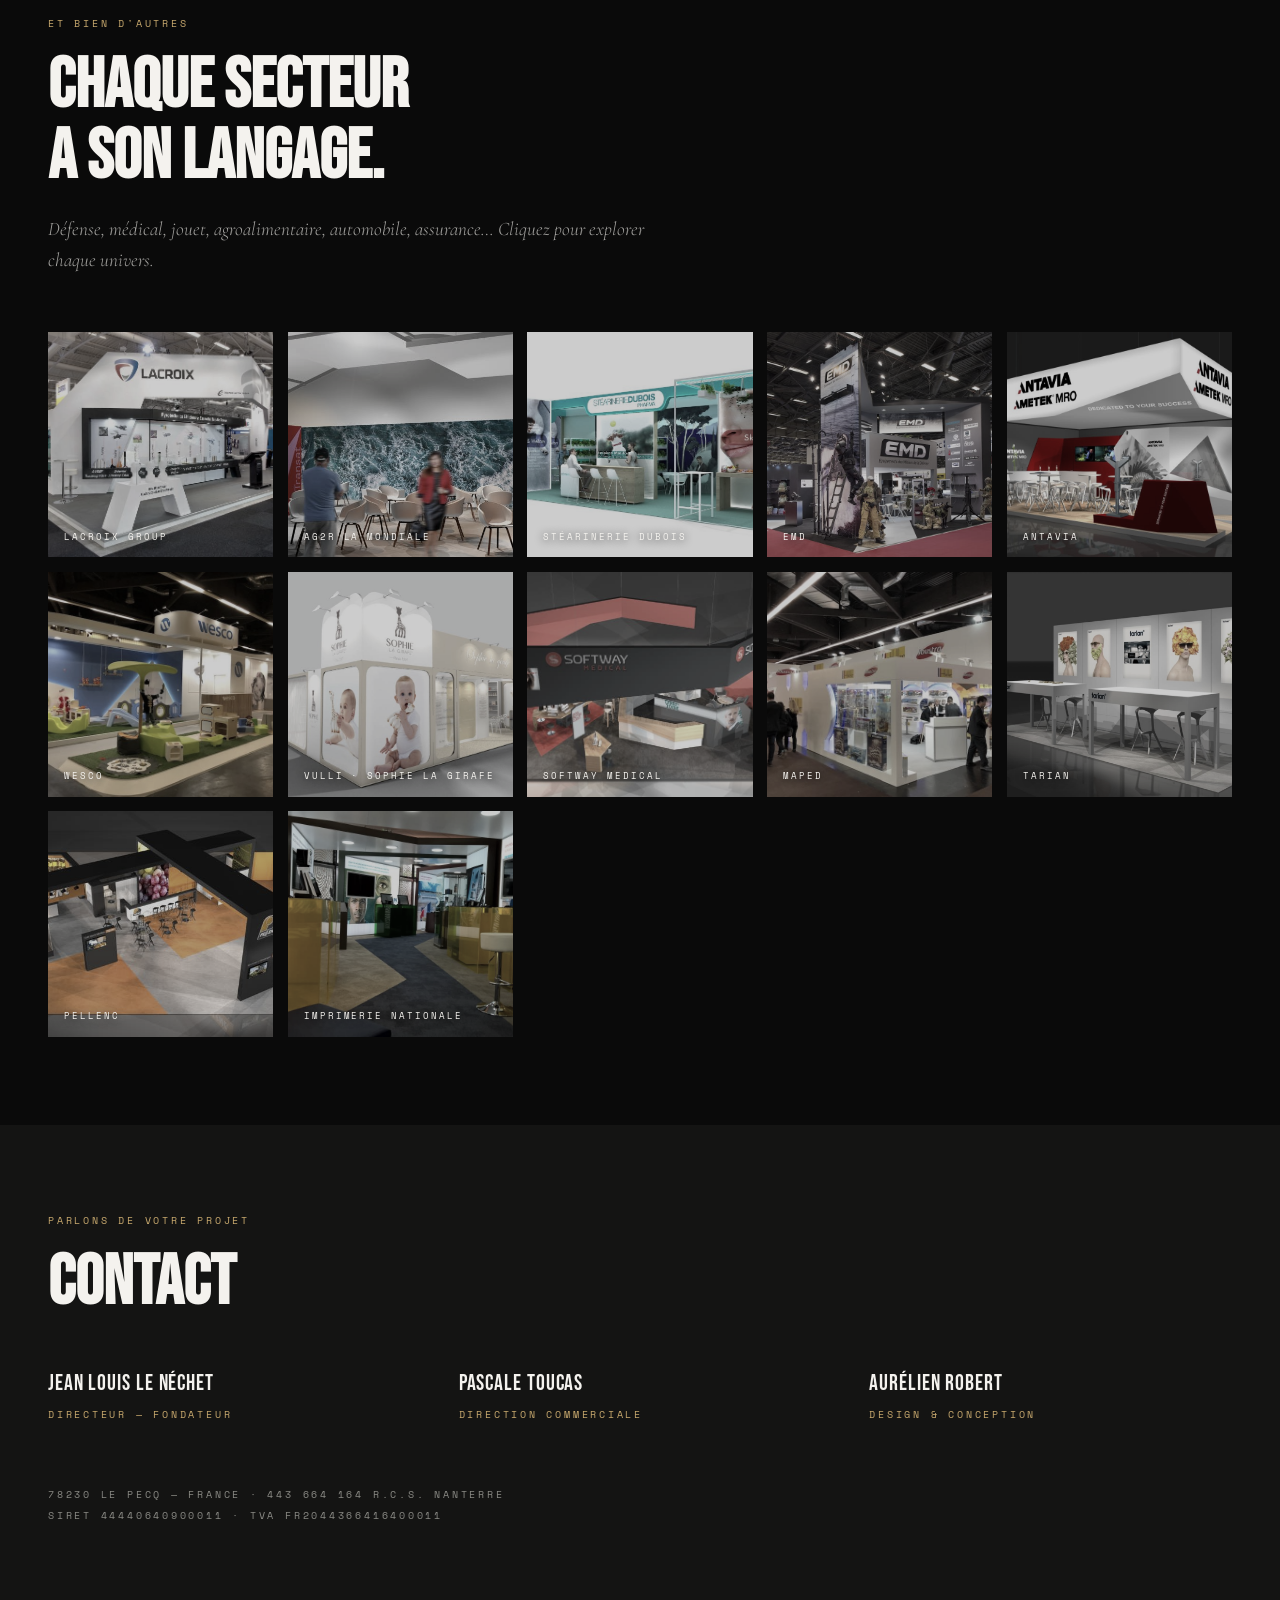
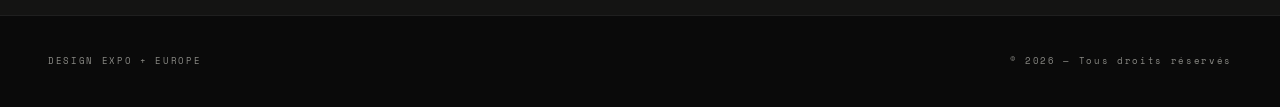
==== commit 2ff681b1: "Add files via upload" ====
--- a/index.html
+++ b/index.html
@@ -182,20 +182,14 @@
     <div class="contact-person reveal">
       <div class="who">Jean Louis Le Néchet</div>
       <div class="role mono">Directeur — Fondateur</div>
-      <a href="tel:+33607157440">+33 6 07 15 74 40</a>
-      <a href="mailto:jeanloup@designexpoplus.eu">jeanloup@designexpoplus.eu</a>
     </div>
     <div class="contact-person reveal">
       <div class="who">Pascale Toucas</div>
       <div class="role mono">Direction commerciale</div>
-      <a href="tel:+33676238009">+33 6 76 23 80 09</a>
-      <a href="mailto:pascale@designexpoplus.eu">pascale@designexpoplus.eu</a>
     </div>
     <div class="contact-person reveal">
       <div class="who">Aurélien Robert</div>
       <div class="role mono">Design &amp; conception</div>
-      <a href="tel:+33650409711">+33 6 50 40 97 11</a>
-      <a href="mailto:aurelien@designexpoplus.eu">aurelien@designexpoplus.eu</a>
     </div>
   </div>
   <div class="legal mono reveal">
